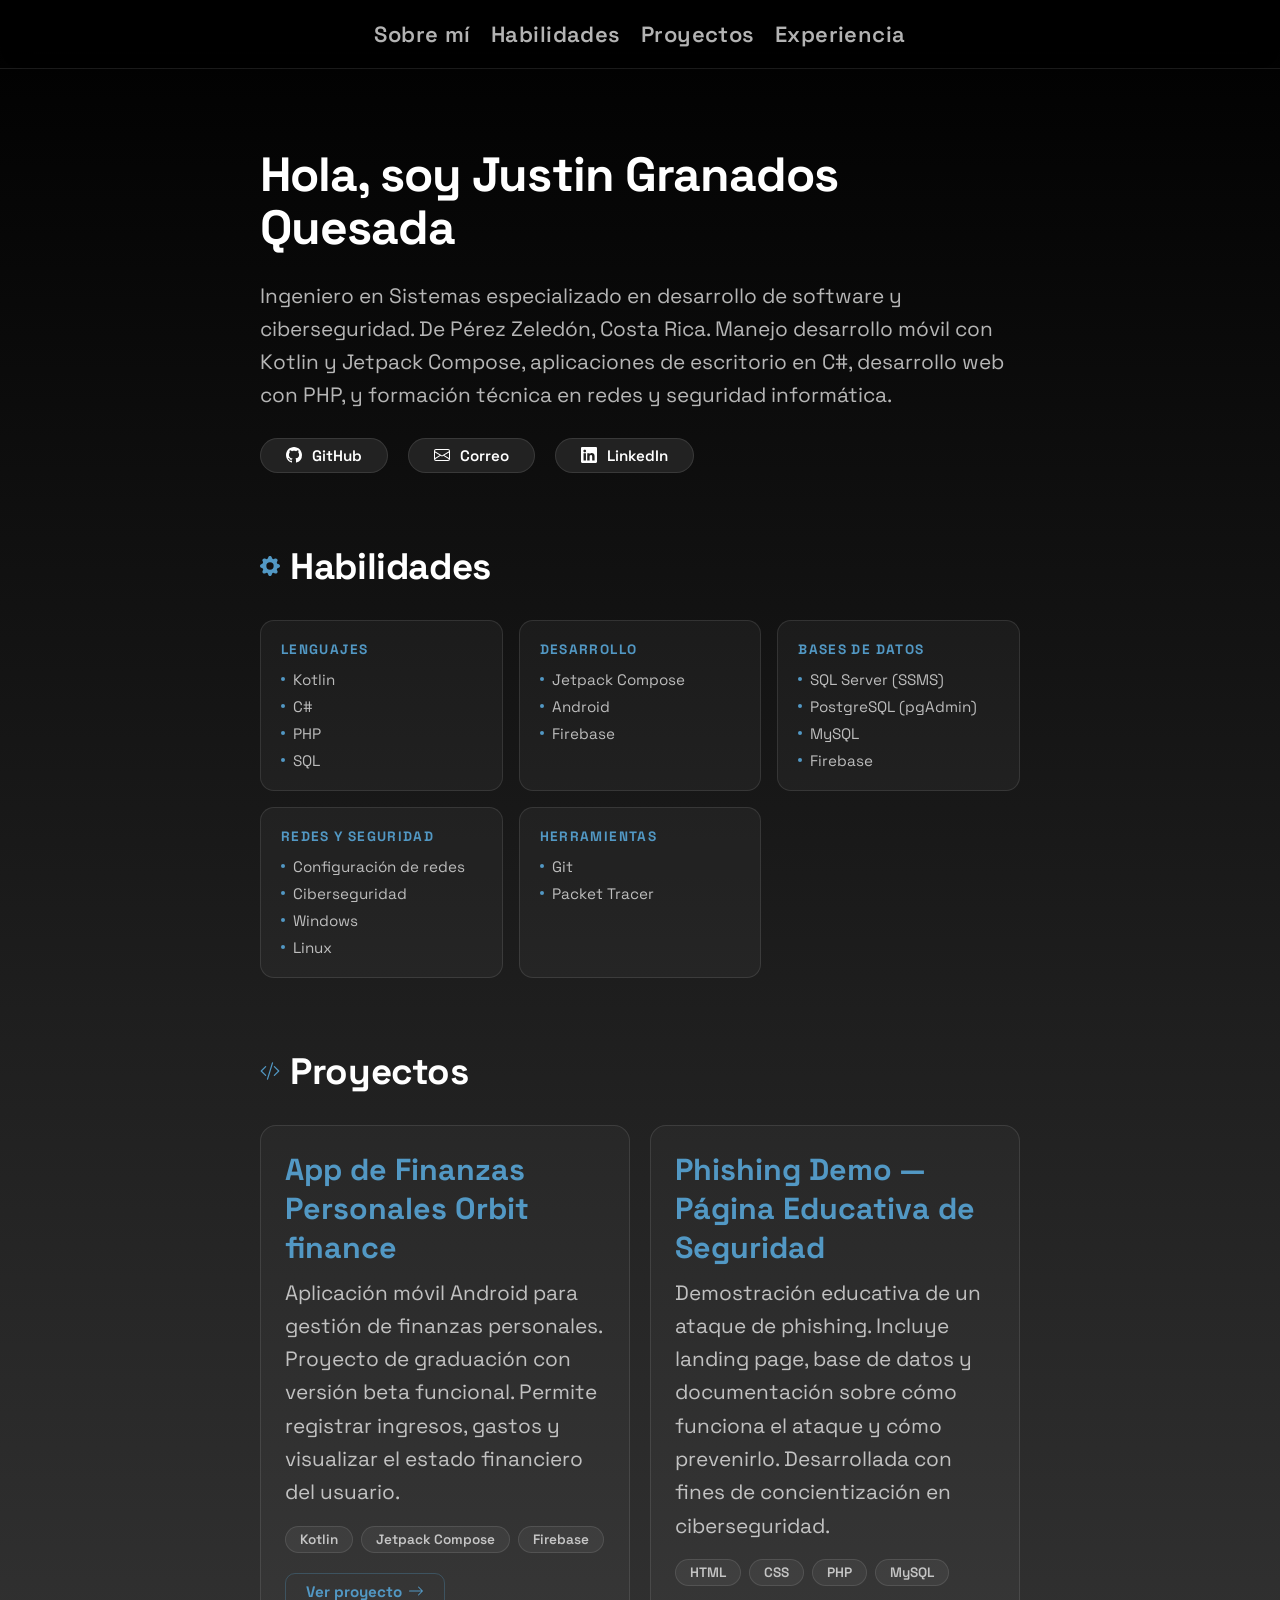
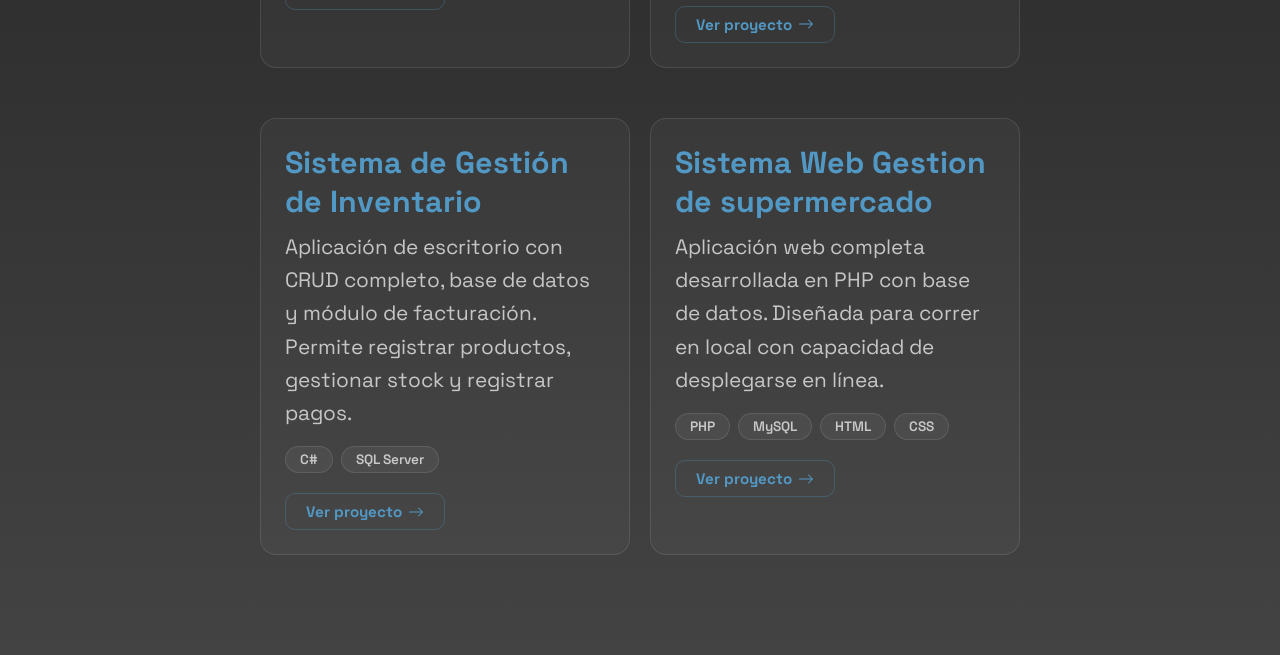
==== index.html @ 37a95b5b "Add files via upload" ====
<!doctype html>
<html lang="es">
  <head>
    <meta charset="UTF-8" />
    <meta name="viewport" content="width=device-width, initial-scale=1.0" />
    <title>Justin Granados — Portafolio</title>
    <link rel="stylesheet" href="/css/styles.css" />
  </head>

  <body>
    <header class="header">
      <nav class="navbar">
        <a class="navLink" href="#sobre-mi">Sobre mí</a>
        <a class="navLink" href="#habilidades">Habilidades</a>
        <a class="navLink" href="#proyectos">Proyectos</a>
        <a class="navLink" href="#experiencia">Experiencia</a>
      </nav>
    </header>

    <main class="main">
      <!-- SOBRE MÍ -->
      <section id="sobre-mi" class="principalSection container">
        <h1>Hola, soy Justin Granados Quesada</h1>
        <p>
          Ingeniero en Sistemas especializado en desarrollo de software y
          ciberseguridad. De Pérez Zeledón, Costa Rica. Manejo desarrollo móvil
          con Kotlin y Jetpack Compose, aplicaciones de escritorio en C#,
          desarrollo web con PHP, y formación técnica en redes y seguridad
          informática.
        </p>
        <ul>
          <li>
            <a
              class="socialButton"
              href="https://github.com/Josg89?tab=overview&from=2026-04-01&to=2026-04-30"
              target="_blank"
              rel="noopener"
            >
              <svg
                xmlns="http://www.w3.org/2000/svg"
                width="16"
                height="16"
                fill="currentColor"
                viewBox="0 0 16 16"
              >
                <path
                  d="M8 0C3.58 0 0 3.58 0 8c0 3.54 2.29 6.53 5.47 7.59.4.07.55-.17.55-.38 0-.19-.01-.82-.01-1.49-2.01.37-2.53-.49-2.69-.94-.09-.23-.48-.94-.82-1.13-.28-.15-.68-.52-.01-.53.63-.01 1.08.58 1.23.82.72 1.21 1.87.87 2.33.66.07-.52.28-.87.51-1.07-1.78-.2-3.64-.89-3.64-3.95 0-.87.31-1.59.82-2.15-.08-.2-.36-1.02.08-2.12 0 0 .67-.21 2.2.82.64-.18 1.32-.27 2-.27s1.36.09 2 .27c1.53-1.04 2.2-.82 2.2-.82.44 1.1.16 1.92.08 2.12.51.56.82 1.27.82 2.15 0 3.07-1.87 3.75-3.65 3.95.29.25.54.73.54 1.48 0 1.07-.01 1.93-.01 2.2 0 .21.15.46.55.38A8.01 8.01 0 0 0 16 8c0-4.42-3.58-8-8-8"
                />
              </svg>
              GitHub
            </a>
          </li>
          <li>
            <a class="socialButton" href="mailto:josting200@gmail.com">
              <svg
                xmlns="http://www.w3.org/2000/svg"
                width="16"
                height="16"
                fill="currentColor"
                viewBox="0 0 16 16"
              >
                <path
                  d="M0 4a2 2 0 0 1 2-2h12a2 2 0 0 1 2 2v8a2 2 0 0 1-2 2H2a2 2 0 0 1-2-2zm2-1a1 1 0 0 0-1 1v.217l7 4.2 7-4.2V4a1 1 0 0 0-1-1zm13 2.383-4.708 2.825L15 11.105zm-.034 6.876-5.64-3.471L8 9.583l-1.326-.795-5.64 3.47A1 1 0 0 0 2 13h12a1 1 0 0 0 .966-.741M1 11.105l4.708-2.897L1 5.383z"
                />
              </svg>
              Correo
            </a>
          </li>
          <li>
            <a
              class="socialButton"
              href="https://www.linkedin.com/in/jostin-bautista-granados-quesada-0b309831b/"
              target="_blank"
              rel="noopener"
            >
              <svg
                xmlns="http://www.w3.org/2000/svg"
                width="16"
                height="16"
                fill="currentColor"
                viewBox="0 0 16 16"
              >
                <path
                  d="M0 1.146C0 .513.526 0 1.175 0h13.65C15.474 0 16 .513 16 1.146v13.708c0 .633-.526 1.146-1.175 1.146H1.175C.526 16 0 15.487 0 14.854zm4.943 12.248V6.169H2.542v7.225zm-1.2-8.212c.837 0 1.358-.554 1.358-1.248-.015-.709-.52-1.248-1.342-1.248S2.4 3.226 2.4 3.934c0 .694.521 1.248 1.327 1.248zm4.908 8.212V9.359c0-.216.016-.432.08-.586.173-.431.568-.878 1.232-.878.869 0 1.216.662 1.216 1.634v3.865h2.401V9.25c0-2.22-1.184-3.252-2.764-3.252-1.274 0-1.845.7-2.165 1.193v.025h-.016l.016-.025V6.169h-2.4c.03.678 0 7.225 0 7.225z"
                />
              </svg>
              LinkedIn
            </a>
          </li>
        </ul>
      </section>

      <!-- HABILIDADES -->
      <section id="habilidades" class="skillsSection container">
        <h2>
          <svg
            xmlns="http://www.w3.org/2000/svg"
            width="16"
            height="16"
            fill="currentColor"
            viewBox="0 0 16 16"
          >
            <path
              d="M9.405 1.05c-.413-1.4-2.397-1.4-2.81 0l-.1.34a1.464 1.464 0 0 1-2.105.872l-.31-.17c-1.283-.698-2.686.705-1.987 1.987l.169.311c.446.82.023 1.841-.872 2.105l-.34.1c-1.4.413-1.4 2.397 0 2.81l.34.1a1.464 1.464 0 0 1 .872 2.105l-.17.31c-.698 1.283.705 2.686 1.987 1.987l.311-.169a1.464 1.464 0 0 1 2.105.872l.1.34c.413 1.4 2.397 1.4 2.81 0l.1-.34a1.464 1.464 0 0 1 2.105-.872l.31.17c1.283.698 2.686-.705 1.987-1.987l-.169-.311a1.464 1.464 0 0 1 .872-2.105l.34-.1c1.4-.413 1.4-2.397 0-2.81l-.34-.1a1.464 1.464 0 0 1-.872-2.105l.17-.31c.698-1.283-.705-2.686-1.987-1.987l-.311.169a1.464 1.464 0 0 1-2.105-.872zM8 10.93a2.929 2.929 0 1 1 0-5.86 2.929 2.929 0 0 1 0 5.858z"
            />
          </svg>
          Habilidades
        </h2>
        <div class="skillsGrid">
          <div class="skillCategory">
            <h3>Lenguajes</h3>
            <ul class="skillList">
              <li>Kotlin</li>
              <li>C#</li>
              <li>PHP</li>
              <li>SQL</li>
            </ul>
          </div>
          <div class="skillCategory">
            <h3>Desarrollo</h3>
            <ul class="skillList">
              <li>Jetpack Compose</li>
              <li>Android</li>
              <li>Firebase</li>
            </ul>
          </div>
          <div class="skillCategory">
            <h3>Bases de datos</h3>
            <ul class="skillList">
              <li>SQL Server (SSMS)</li>
              <li>PostgreSQL (pgAdmin)</li>
              <li>MySQL</li>
              <li>Firebase</li>
            </ul>
          </div>
          <div class="skillCategory">
            <h3>Redes y Seguridad</h3>
            <ul class="skillList">
              <li>Configuración de redes</li>
              <li>Ciberseguridad</li>
              <li>Windows</li>
              <li>Linux</li>
            </ul>
          </div>
          <div class="skillCategory">
            <h3>Herramientas</h3>
            <ul class="skillList">
              <li>Git</li>
              <li>Packet Tracer</li>
            </ul>
          </div>
        </div>
      </section>

      <!-- PROYECTOS -->
      <section id="proyectos" class="projectsSection container">
        <h2>
          <svg
            xmlns="http://www.w3.org/2000/svg"
            width="16"
            height="16"
            fill="currentColor"
            viewBox="0 0 16 16"
          >
            <path
              fill-rule="evenodd"
              d="M10.478 1.647a.5.5 0 1 0-.956-.294l-4 13a.5.5 0 0 0 .956.294zM4.854 4.146a.5.5 0 0 1 0 .708L1.707 8l3.147 3.146a.5.5 0 0 1-.708.708l-3.5-3.5a.5.5 0 0 1 0-.708l3.5-3.5a.5.5 0 0 1 .708 0m6.292 0a.5.5 0 0 0 0 .708L14.293 8l-3.147 3.146a.5.5 0 0 0 .708.708l3.5-3.5a.5.5 0 0 0 0-.708l-3.5-3.5a.5.5 0 0 0-.708 0"
            />
          </svg>
          Proyectos
        </h2>

        <div class="projectsGrid">
          <article class="experienceItem">
            <h3>App de Finanzas Personales Orbit finance</h3>
            <p>
              Aplicación móvil Android para gestión de finanzas personales.
              Proyecto de graduación con versión beta funcional. Permite
              registrar ingresos, gastos y visualizar el estado financiero del
              usuario.
            </p>
            <div class="containerIcons">
              <span>Kotlin</span>
              <span>Jetpack Compose</span>
              <span>Firebase</span>
            </div>
            <a
              href="https://github.com/Josg89/Orbit-Finance-Demo"
              target="_blank"
              rel="noopener"
            >
              Ver proyecto
              <svg
                xmlns="http://www.w3.org/2000/svg"
                width="16"
                height="16"
                fill="currentColor"
                viewBox="0 0 16 16"
              >
                <path
                  fill-rule="evenodd"
                  d="M1 8a.5.5 0 0 1 .5-.5h11.793l-3.147-3.146a.5.5 0 0 1 .708-.708l4 4a.5.5 0 0 1 0 .708l-4 4a.5.5 0 0 1-.708-.708L13.293 8.5H1.5A.5.5 0 0 1 1 8"
                />
              </svg>
            </a>
          </article>
          <article class="experienceItem">
            <h3>Phishing Demo — Página Educativa de Seguridad</h3>
            <p>
              Demostración educativa de un ataque de phishing. Incluye landing
              page, base de datos y documentación sobre cómo funciona el ataque
              y cómo prevenirlo. Desarrollada con fines de concientización en
              ciberseguridad.
            </p>
            <div class="containerIcons">
              <span>HTML</span>
              <span>CSS</span>
              <span>PHP</span>
              <span>MySQL</span>
            </div>
            <a
              href="https://github.com/Josg89/Pagina-Basica-phishing-demo"
              target="_blank"
              rel="noopener"
            >
              Ver proyecto
              <svg
                xmlns="http://www.w3.org/2000/svg"
                width="16"
                height="16"
                fill="currentColor"
                viewBox="0 0 16 16"
              >
                <path
                  fill-rule="evenodd"
                  d="M1 8a.5.5 0 0 1 .5-.5h11.793l-3.147-3.146a.5.5 0 0 1 .708-.708l4 4a.5.5 0 0 1 0 .708l-4 4a.5.5 0 0 1-.708-.708L13.293 8.5H1.5A.5.5 0 0 1 1 8"
                />
              </svg>
            </a>
          </article>
          <article class="experienceItem">
            <h3>Sistema de Gestión de Inventario</h3>
            <p>
              Aplicación de escritorio con CRUD completo, base de datos y módulo
              de facturación. Permite registrar productos, gestionar stock y
              registrar pagos.
            </p>
            <div class="containerIcons">
              <span>C#</span>
              <span>SQL Server</span>
            </div>
            <a href="#" target="_blank" rel="noopener">
              Ver proyecto
              <svg
                xmlns="http://www.w3.org/2000/svg"
                width="16"
                height="16"
                fill="currentColor"
                viewBox="0 0 16 16"
              >
                <path
                  fill-rule="evenodd"
                  d="M1 8a.5.5 0 0 1 .5-.5h11.793l-3.147-3.146a.5.5 0 0 1 .708-.708l4 4a.5.5 0 0 1 0 .708l-4 4a.5.5 0 0 1-.708-.708L13.293 8.5H1.5A.5.5 0 0 1 1 8"
                />
              </svg>
            </a>
          </article>

          <article class="experienceItem">
            <h3>Sistema Web Gestion de supermercado</h3>
            <p>
              Aplicación web completa desarrollada en PHP con base de datos.
              Diseñada para correr en local con capacidad de desplegarse en
              línea.
            </p>
            <div class="containerIcons">
              <span>PHP</span>
              <span>MySQL</span>
              <span>HTML</span>
              <span>CSS</span>
            </div>
            <a href="#" target="_blank" rel="noopener">
              Ver proyecto
              <svg
                xmlns="http://www.w3.org/2000/svg"
                width="16"
                height="16"
                fill="currentColor"
                viewBox="0 0 16 16"
              >
                <path
                  fill-rule="evenodd"
                  d="M1 8a.5.5 0 0 1 .5-.5h11.793l-3.147-3.146a.5.5 0 0 1 .708-.708l4 4a.5.5 0 0 1 0 .708l-4 4a.5.5 0 0 1-.708-.708L13.293 8.5H1.5A.5.5 0 0 1 1 8"
                />
              </svg>
            </a>
          </article>
        </div>
      </section>

      <!-- EXPERIENCIA -->
    </main>

    <script src="/js/scroll-reveal.js"></script>
  </body>
</html>
---- css/styles.css ----
@import url("https://fonts.googleapis.com/css2?family=Inter:wght@400;600;700&family=Space+Grotesk:wght@400;600;700&display=swap");

:root {
  /* COLORES */
  --whiteColor: #ffffff;
  --whiteColor-70: #ffffffb3;

  --yellowColor: rgba(255, 255, 0, 0.886);
  --blueColor: rgba(0, 128, 255, 0.909);
  --redColor: rgba(255, 38, 0, 0.909);
  --buttonSocialColor: #222222;
  --buttonSocialColor__hover: rgba(54, 54, 54, 0.297);

  --accentColor: rgb(82, 152, 196);
  --accentColor-glow: rgba(82, 152, 196, 0.15);
  --borderColor: rgba(255, 255, 255, 0.1);

  /* TAMAÑO DE TEXTO */
  --navLink__textSize: clamp(14px, 4vw, 22px);
  --principalTitleSize: clamp(1.8rem, 6vw, 3rem);
  --principalParagraphSize: clamp(1rem, 3vw, 1.3rem);

  --SectionTitleSize: clamp(1.9rem, 6vw, 2.3rem);
  --ExperienciaTitleSize: clamp(1.3rem, 5vw, 1.9rem);
  --ExperienceParagraphSixe: clamp(1rem, 4vw, 1.3rem);
}

* {
  margin: 0;
  padding: 0;
  box-sizing: border-box;
}

body {
  min-height: 100dvh;
  background: #000000;
  background: -webkit-linear-gradient(to top, #434343, #000000);
  background: linear-gradient(to top, #434343, #000000);
  font-family: "Space Grotesk", system-ui, sans-serif;
}

.container {
  width: 100%;
  max-width: 800px;
  margin: 0 auto;
  padding: 0 20px;
}

a {
  text-decoration: none;
}

ul,
ol {
  list-style: none;
}

img {
  max-width: 100%;
}

/* ─── NAVBAR ─── */

.header {
  height: auto;
  position: sticky;
  top: 0;
  z-index: 100;
  backdrop-filter: blur(12px);
  -webkit-backdrop-filter: blur(12px);
  background: rgba(0, 0, 0, 0.4);
  border-bottom: 1px solid var(--borderColor);
}

.navbar {
  padding: 20px 40px;
  display: flex;
  justify-content: center;
  flex-wrap: wrap;
  gap: 20px;
}

.navLink {
  font-size: var(--navLink__textSize);
  font-weight: 600;
  color: var(--whiteColor-70);
  transition: color 0.2s;
  letter-spacing: 0.02em;
}

.navLink:hover {
  color: var(--whiteColor);
}

/* ─── HERO ─── */

.principalSection {
  margin-top: 80px;
}

.principalSection img {
  width: 70px;
  height: 70px;
  object-fit: cover;
  border-radius: 50%;
}

.principalSection h1 {
  font-size: var(--principalTitleSize);
  color: var(--whiteColor);
  font-family: "Space Grotesk", sans-serif;
  font-weight: 700;
  letter-spacing: -0.02em;
  line-height: 1.1;
}

.principalSection p {
  color: var(--whiteColor-70);
  font-size: var(--principalParagraphSize);
  margin: 15px 0;
  line-height: 1.6;
}

.principalSection ul {
  display: flex;
  gap: 10px;
  flex-wrap: wrap;
}

.principalSection ul li {
  list-style: none;
}

.principalSection ul a {
  background-color: var(--buttonSocialColor);
  color: var(--whiteColor);
  padding: 7px 25px;
  border: 1px solid var(--borderColor);
  border-radius: 30px;
  display: flex;
  align-items: center;
  gap: 10px;
  font-size: 0.95rem;
  font-weight: 600;
}

/* ─── SKILLS SECTION ─── */

.skillsSection {
  margin: 70px auto;
}

.skillsSection h2 {
  color: var(--whiteColor);
  font-size: var(--SectionTitleSize);
  margin-bottom: 30px;
  display: flex;
  align-items: center;
  gap: 10px;
  font-family: "Space Grotesk", sans-serif;
  letter-spacing: -0.01em;
}

.skillsSection h2 svg {
  width: 20px;
  height: 20px;
  color: var(--accentColor);
}

.skillsGrid {
  display: grid;
  grid-template-columns: repeat(auto-fill, minmax(200px, 1fr));
  gap: 16px;
}

.skillCategory {
  background: rgba(255, 255, 255, 0.04);
  border: 1px solid var(--borderColor);
  border-radius: 14px;
  padding: 20px;
  transition:
    background 0.2s,
    border-color 0.2s;
}

.skillCategory:hover {
  background: var(--accentColor-glow);
  border-color: rgba(82, 152, 196, 0.35);
}

.skillCategory h3 {
  color: var(--accentColor);
  font-size: 0.85rem;
  font-weight: 700;
  text-transform: uppercase;
  letter-spacing: 0.1em;
  margin-bottom: 12px;
}

.skillList {
  display: flex;
  flex-direction: column;
  gap: 8px;
}

.skillList li {
  color: var(--whiteColor-70);
  font-size: 0.95rem;
  padding-left: 12px;
  position: relative;
}

.skillList li::before {
  content: "";
  position: absolute;
  left: 0;
  top: 50%;
  transform: translateY(-50%);
  width: 4px;
  height: 4px;
  background: var(--accentColor);
  border-radius: 50%;
}

/* ─── EXPERIENCE SECTION ─── */

.experienceSection {
  margin: 70px auto;
}

.experienceSection h2 {
  color: var(--whiteColor);
  font-size: var(--SectionTitleSize);
  margin-bottom: 30px;
  display: flex;
  align-items: center;
  gap: 10px;
  font-family: "Space Grotesk", sans-serif;
  letter-spacing: -0.01em;
}

.experienceSection h2 svg {
  width: 20px;
  height: 20px;
  color: var(--accentColor);
}

.experienceList {
  border-inline-start: 1px solid rgba(255, 255, 255, 0.15);
  position: relative;
}

.experienceItemList {
  padding-left: 24px;
  padding-bottom: 40px;
  position: relative;
}

.experienceItemList time {
  color: rgba(213, 213, 213, 0.5);
  font-size: 0.85rem;
  font-weight: 600;
  letter-spacing: 0.04em;
  text-transform: uppercase;
}

.experienceItemList h3 {
  color: var(--whiteColor);
  font-size: var(--ExperienciaTitleSize);
  text-wrap: pretty;
  margin: 6px 0 10px;
  font-weight: 700;
}

.experienceItemList p {
  color: var(--whiteColor-70);
  margin: 0 0 20px 0;
  font-size: var(--ExperienceParagraphSixe);
  line-height: 1.6;
}

.experienceItemList a {
  background-color: var(--whiteColor);
  padding: 10px 25px;
  border-radius: 10px;
  font-weight: 700;
  color: black;
  width: max-content;
  display: flex;
  align-items: center;
  gap: 5px;
  transition:
    color 0.2s,
    background 0.2s;
}

.experienceItemList a:hover {
  color: var(--accentColor);
}

.decorativeCircleList {
  height: 10px;
  width: 10px;
  background-color: var(--accentColor);
  border: 2px solid #000;
  border-radius: 50%;
  position: absolute;
  left: -5px;
  margin-top: 7px;
  box-shadow: 0 0 6px var(--accentColor);
}

/* ─── PROJECTS SECTION ─── */

.projectsSection {
  margin: 70px auto;
}

.projectsGrid {
  display: grid;
  grid-template-columns: repeat(3, 1fr);
  gap: 20px;
}

.projectsSection h2 {
  color: var(--whiteColor);
  font-size: var(--SectionTitleSize);
  margin-bottom: 30px;
  display: flex;
  align-items: center;
  gap: 10px;
  font-family: "Space Grotesk", sans-serif;
  letter-spacing: -0.01em;
}

.projectsSection h2 svg {
  width: 20px;
  height: 20px;
  color: var(--accentColor);
}

.experienceItem {
  margin-bottom: 30px;
  padding: 24px;
  background: rgba(255, 255, 255, 0.03);
  border: 1px solid var(--borderColor);
  border-radius: 16px;
  transition:
    background 0.2s,
    border-color 0.2s;
}

.experienceItem:hover {
  background: var(--accentColor-glow);
  border-color: rgba(82, 152, 196, 0.3);
}

.experienceItem h3 {
  font-size: var(--ExperienciaTitleSize);
  color: var(--accentColor);
  font-weight: 700;
  margin-bottom: 10px;
}

.experienceItem p {
  font-size: var(--ExperienceParagraphSixe);
  color: var(--whiteColor-70);
  margin-bottom: 16px;
  line-height: 1.6;
}

.experienceItem .containerIcons {
  display: flex;
  align-items: center;
  gap: 8px;
  flex-wrap: wrap;
  margin-bottom: 20px;
}

.experienceItem .containerIcons span {
  display: flex;
  align-items: center;
  color: var(--whiteColor-70);
  border: 1px solid var(--borderColor);
  background: rgba(255, 255, 255, 0.05);
  padding: 4px 14px;
  border-radius: 30px;
  font-size: 0.85rem;
  font-weight: 600;
}

.experienceItem a {
  display: inline-flex;
  align-items: center;
  gap: 6px;
  color: var(--accentColor);
  font-weight: 700;
  font-size: 0.95rem;
  border: 1px solid rgba(82, 152, 196, 0.3);
  padding: 8px 20px;
  border-radius: 10px;
  transition:
    background 0.2s,
    border-color 0.2s;
}

.experienceItem a:hover {
  background: var(--accentColor-glow);
  border-color: var(--accentColor);
}

/* ─── MISC ─── */

html {
  scroll-behavior: smooth;
}

.htmlIcon {
  color: orange;
}
.cssIcon {
  color: rgb(50, 138, 232);
}

/* ─── REVEAL ON SCROLL ─── */

.reveal {
  opacity: 0;
  transform: translateY(20px);
  transition:
    opacity 0.6s ease,
    transform 0.6s ease;
  will-change: opacity, transform;
}

.reveal.in-view {
  opacity: 1;
  transform: translateY(0);
}

@media (prefers-reduced-motion: reduce) {
  .reveal {
    transition: none;
    transform: none;
  }
}

/* ─── RESPONSIVE ─── */

@media (min-width: 700px) {
  .navLink:nth-child(1):hover {
    color: var(--yellowColor);
  }
  .navLink:nth-child(2):hover {
    color: var(--blueColor);
  }
  .navLink:nth-child(3):hover {
    color: var(--redColor);
  }
  .navLink:nth-child(4):hover {
    color: var(--accentColor);
  }

  .principalSection p {
    margin: 25px 0;
  }

  .principalSection ul {
    gap: 20px;
  }

  .principalSection ul a {
    transition:
      transform 0.3s,
      background-color 0.3s;
  }

  .principalSection ul a:hover {
    background-color: var(--buttonSocialColor__hover);
    transform: scale(1.05);
  }

  .skillsGrid {
    grid-template-columns: repeat(3, 1fr);
  }

  .projectsGrid {
    grid-template-columns: repeat(2, 1fr);
  }
}
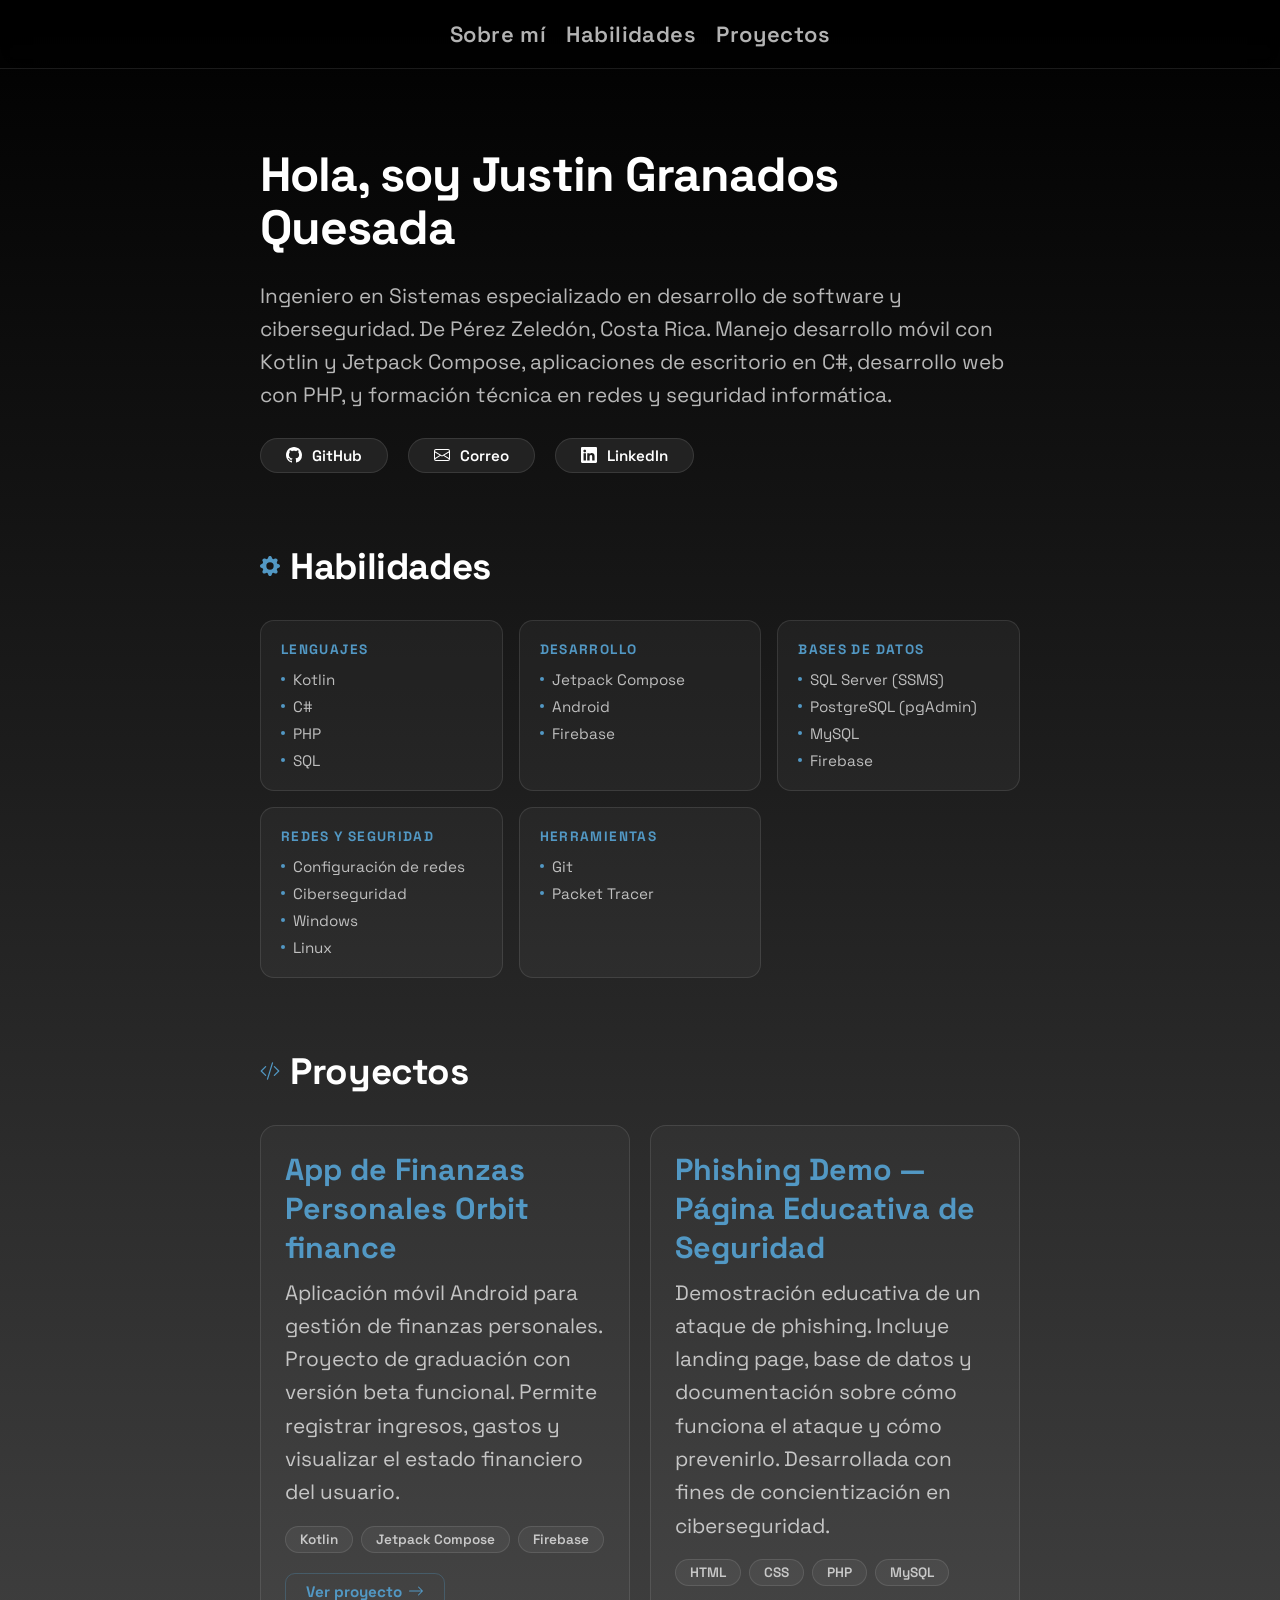
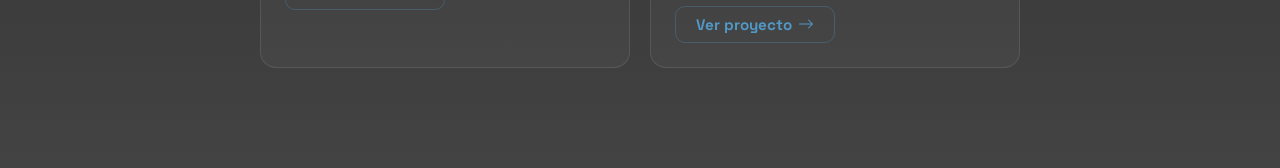
==== commit 88cfc86c: "update" ====
--- a/index.html
+++ b/index.html
@@ -4,7 +4,7 @@
     <meta charset="UTF-8" />
     <meta name="viewport" content="width=device-width, initial-scale=1.0" />
     <title>Justin Granados — Portafolio</title>
-    <link rel="stylesheet" href="/css/styles.css" />
+    <link rel="stylesheet" href="css/styles.css" />
   </head>
 
   <body>
@@ -13,7 +13,6 @@
         <a class="navLink" href="#sobre-mi">Sobre mí</a>
         <a class="navLink" href="#habilidades">Habilidades</a>
         <a class="navLink" href="#proyectos">Proyectos</a>
-        <a class="navLink" href="#experiencia">Experiencia</a>
       </nav>
     </header>
 
@@ -238,63 +237,7 @@
               </svg>
             </a>
           </article>
-          <article class="experienceItem">
-            <h3>Sistema de Gestión de Inventario</h3>
-            <p>
-              Aplicación de escritorio con CRUD completo, base de datos y módulo
-              de facturación. Permite registrar productos, gestionar stock y
-              registrar pagos.
-            </p>
-            <div class="containerIcons">
-              <span>C#</span>
-              <span>SQL Server</span>
-            </div>
-            <a href="#" target="_blank" rel="noopener">
-              Ver proyecto
-              <svg
-                xmlns="http://www.w3.org/2000/svg"
-                width="16"
-                height="16"
-                fill="currentColor"
-                viewBox="0 0 16 16"
-              >
-                <path
-                  fill-rule="evenodd"
-                  d="M1 8a.5.5 0 0 1 .5-.5h11.793l-3.147-3.146a.5.5 0 0 1 .708-.708l4 4a.5.5 0 0 1 0 .708l-4 4a.5.5 0 0 1-.708-.708L13.293 8.5H1.5A.5.5 0 0 1 1 8"
-                />
-              </svg>
-            </a>
-          </article>
-
-          <article class="experienceItem">
-            <h3>Sistema Web Gestion de supermercado</h3>
-            <p>
-              Aplicación web completa desarrollada en PHP con base de datos.
-              Diseñada para correr en local con capacidad de desplegarse en
-              línea.
-            </p>
-            <div class="containerIcons">
-              <span>PHP</span>
-              <span>MySQL</span>
-              <span>HTML</span>
-              <span>CSS</span>
-            </div>
-            <a href="#" target="_blank" rel="noopener">
-              Ver proyecto
-              <svg
-                xmlns="http://www.w3.org/2000/svg"
-                width="16"
-                height="16"
-                fill="currentColor"
-                viewBox="0 0 16 16"
-              >
-                <path
-                  fill-rule="evenodd"
-                  d="M1 8a.5.5 0 0 1 .5-.5h11.793l-3.147-3.146a.5.5 0 0 1 .708-.708l4 4a.5.5 0 0 1 0 .708l-4 4a.5.5 0 0 1-.708-.708L13.293 8.5H1.5A.5.5 0 0 1 1 8"
-                />
-              </svg>
-            </a>
-          </article>
+          
         </div>
       </section>
 
